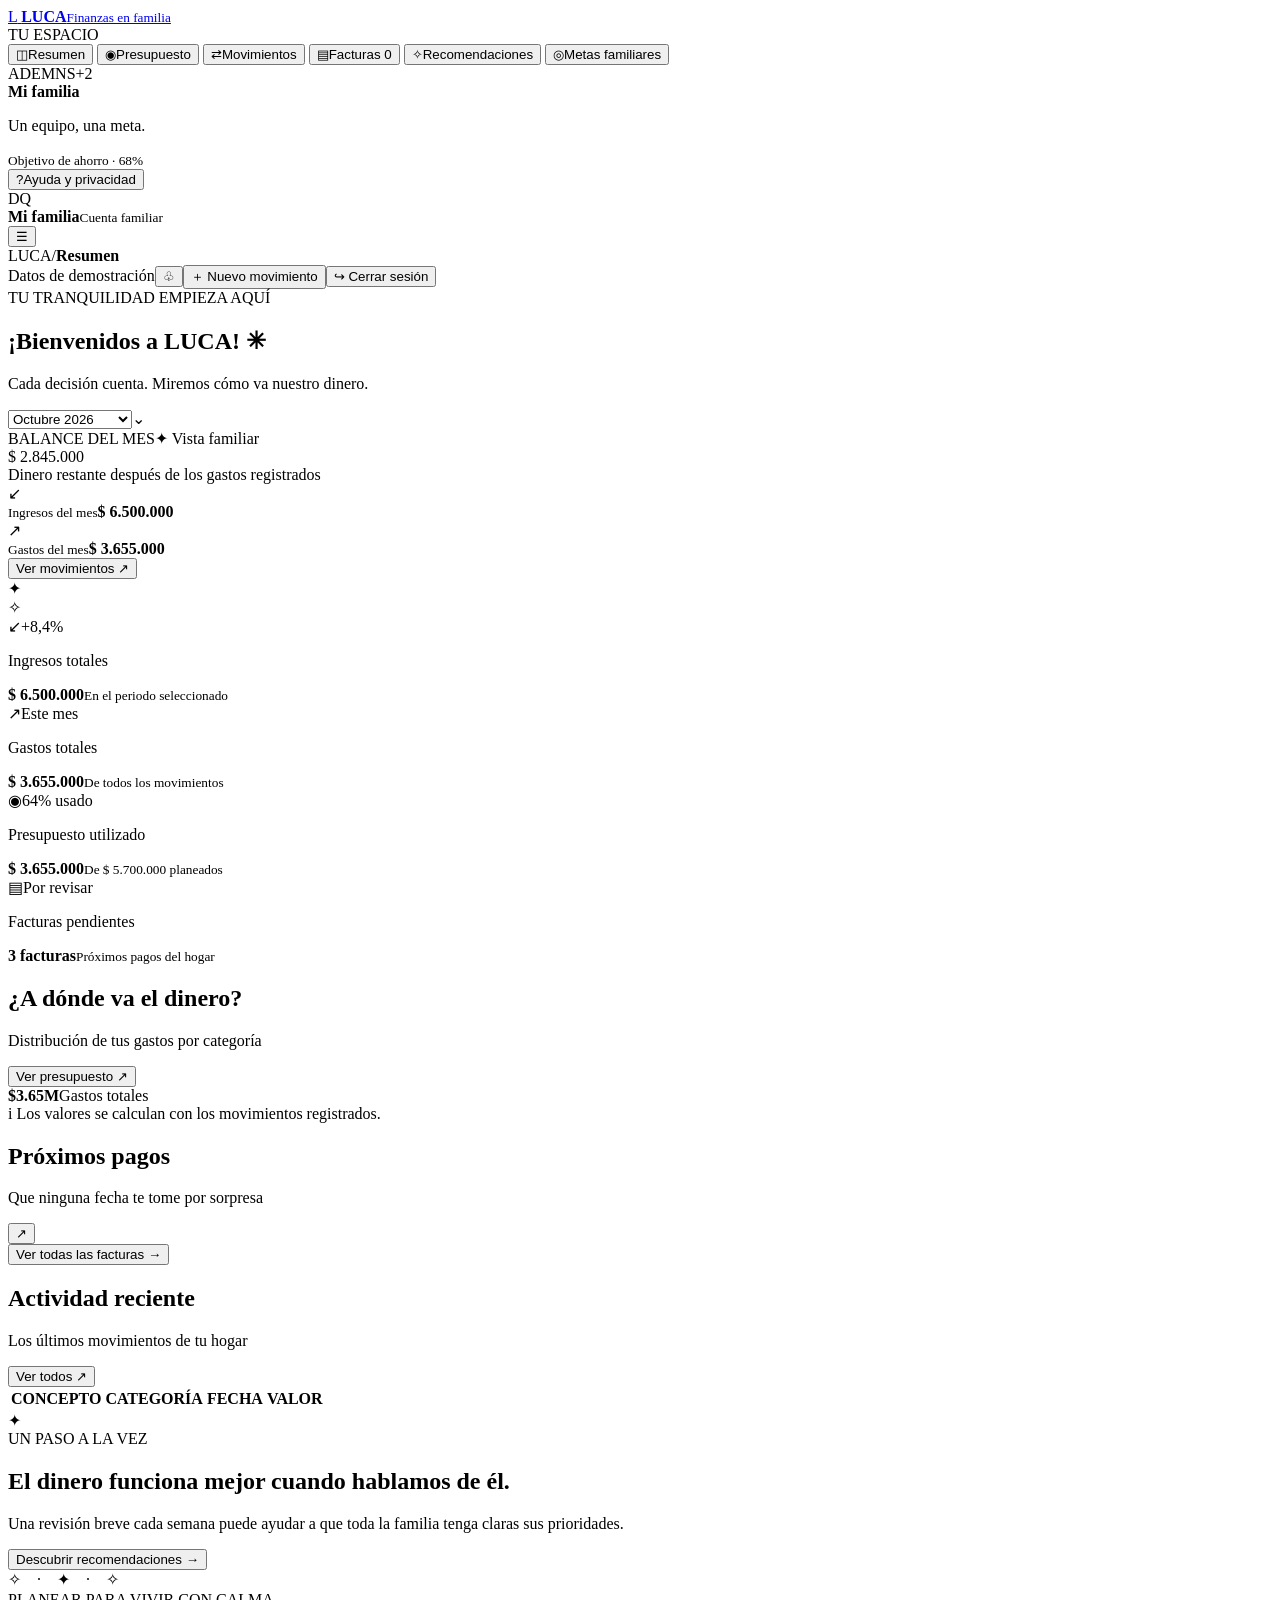
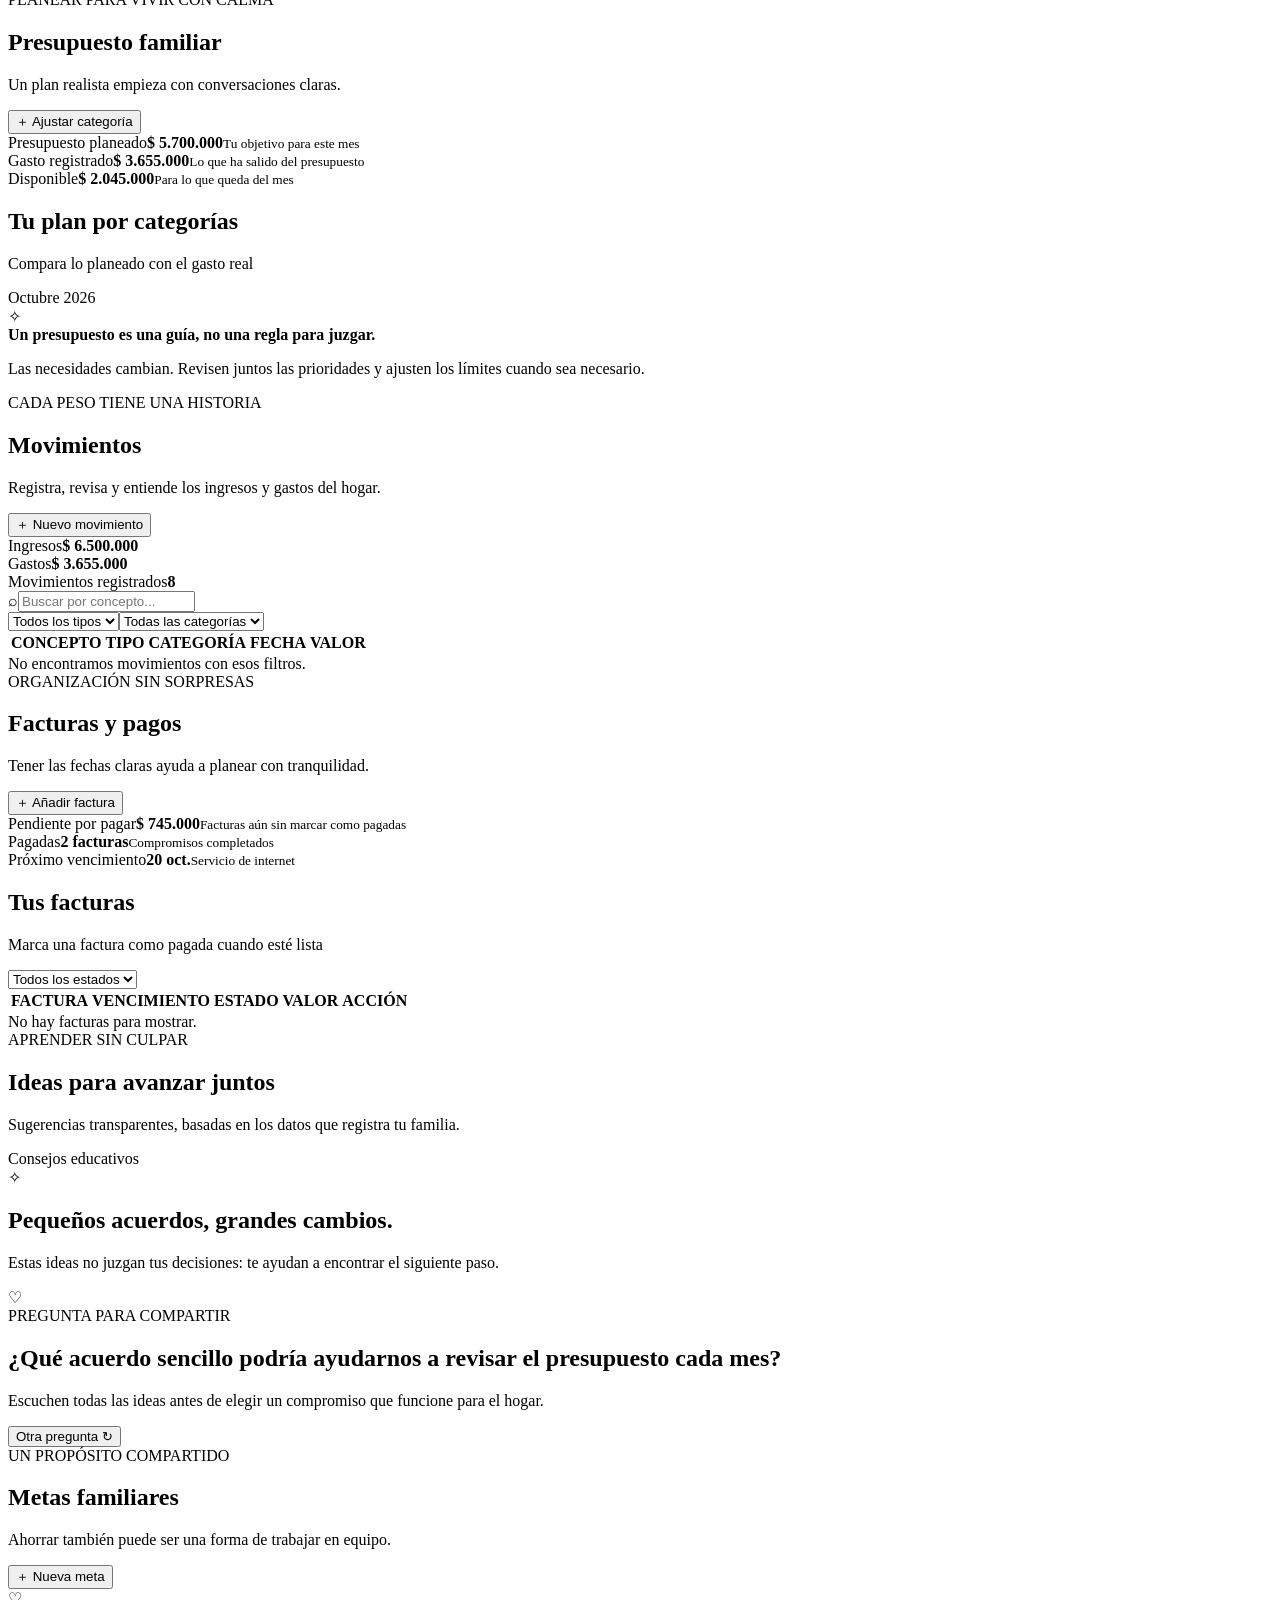
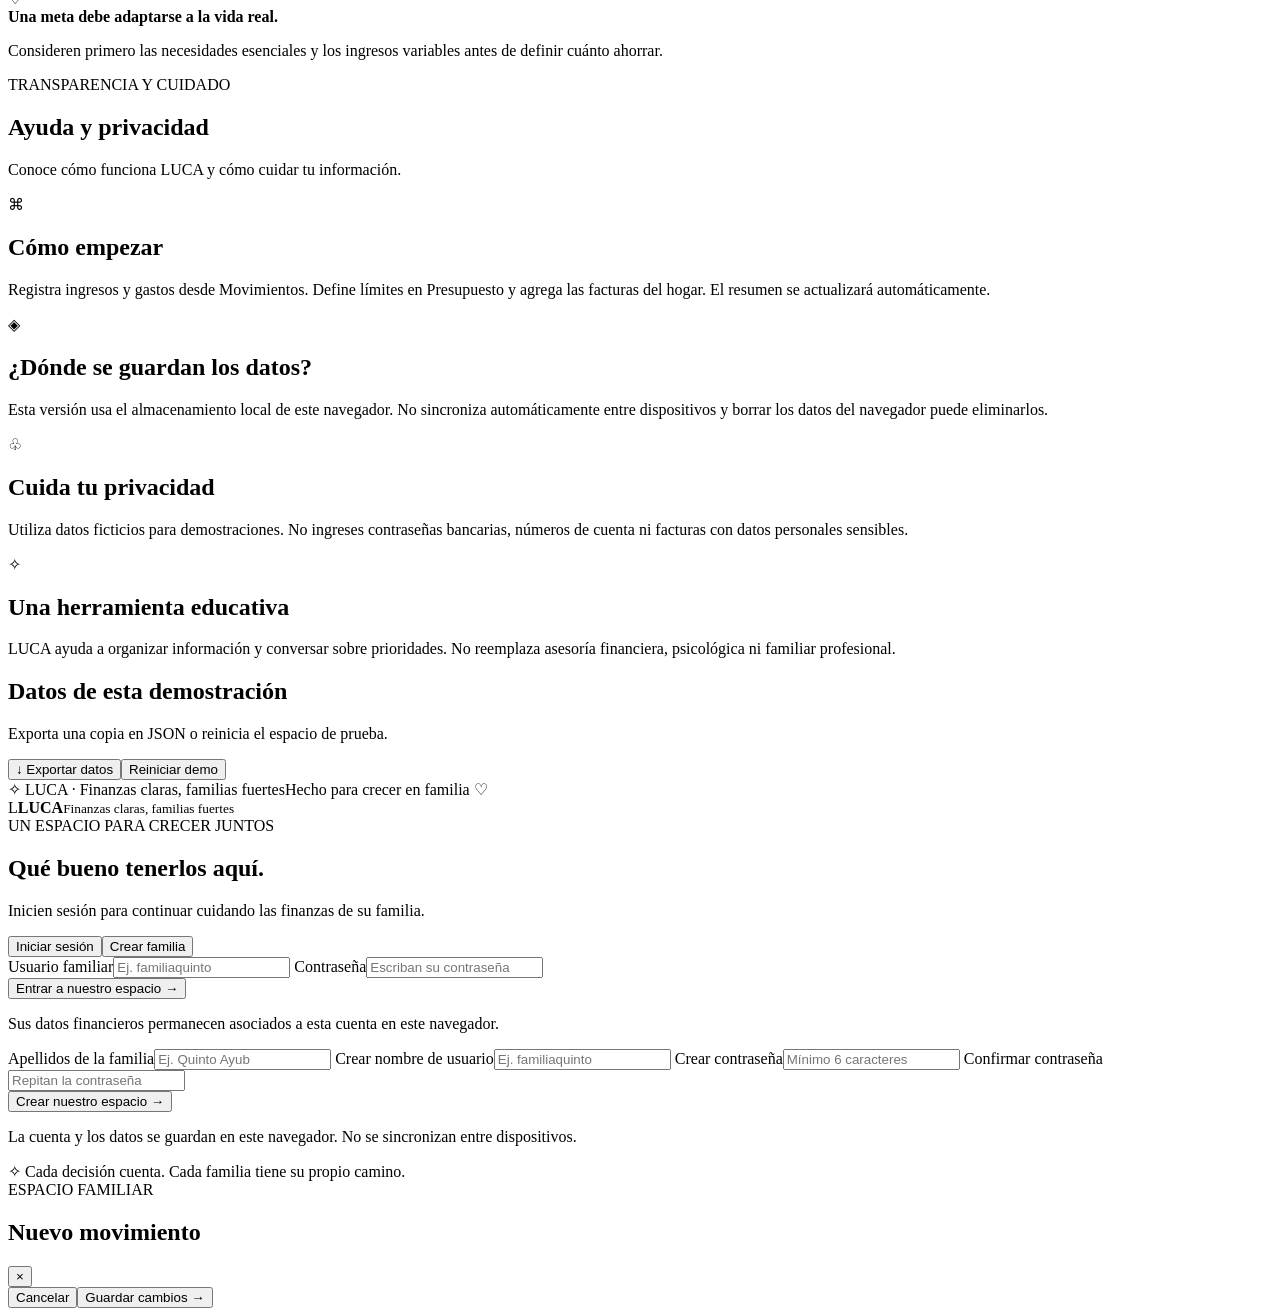
==== src/index.html @ d861d77e "Primer commit del Proyecto" ====
<!doctype html>
<html lang="es">
<head>
  <meta charset="UTF-8">
  <meta name="viewport" content="width=device-width, initial-scale=1.0">
  <meta name="theme-color" content="#071521">
  <title>LUCA — Finanzas claras, familias fuertes</title>
  <link rel="preconnect" href="https://fonts.googleapis.com">
  <link rel="preconnect" href="https://fonts.gstatic.com" crossorigin>
  <link href="https://fonts.googleapis.com/css2?family=DM+Sans:wght@400;500;600;700&family=Manrope:wght@400;500;600;700;800&display=swap" rel="stylesheet">
  <link rel="stylesheet" href="styless/styles.css">
</head>
<body>
  <div class="ambient ambient-one"></div><div class="ambient ambient-two"></div>
  <div class="app-shell">
    <aside class="sidebar" id="sidebar">
      <a class="brand" href="#" aria-label="LUCA inicio">
        <span class="brand-mark"><span class="brand-orbit"></span><span class="brand-core">L</span></span>
        <span class="brand-copy"><strong>LUCA</strong><small>Finanzas en familia</small></span>
      </a>
      <div class="workspace-label">TU ESPACIO</div>
      <nav class="navigation" aria-label="Navegación principal">
        <button class="nav-item active" data-view="dashboard"><span class="nav-icon">◫</span>Resumen <span class="nav-active-dot"></span></button>
        <button class="nav-item" data-view="budget"><span class="nav-icon">◉</span>Presupuesto</button>
        <button class="nav-item" data-view="movements"><span class="nav-icon">⇄</span>Movimientos</button>
        <button class="nav-item" data-view="bills"><span class="nav-icon">▤</span>Facturas <span class="nav-count" id="billNavCount">0</span></button>
        <button class="nav-item" data-view="insights"><span class="nav-icon">✧</span>Recomendaciones</button>
        <button class="nav-item" data-view="goals"><span class="nav-icon">◎</span>Metas familiares</button>
      </nav>
      <div class="sidebar-bottom">
        <div class="family-card">
          <div class="family-avatars"><span>AD</span><span>EM</span><span>NS</span><span>+2</span></div>
          <strong id="sidebarFamilyName">Mi familia</strong>
          <p>Un equipo, una meta.</p>
          <div class="family-progress"><span></span></div>
          <small>Objetivo de ahorro · 68%</small>
        </div>
        <button class="nav-item help-button" data-view="help"><span class="nav-icon">?</span>Ayuda y privacidad</button>
        <div class="profile-row"><div class="profile-avatar">DQ</div><div class="profile-copy"><strong id="profileFamilyName">Mi familia</strong><small>Cuenta familiar</small></div><span class="online-dot"></span></div>
      </div>
    </aside>

    <main class="main-area">
      <header class="topbar">
        <button class="mobile-menu icon-button" id="mobileMenu" aria-label="Abrir menú">☰</button>
        <div class="breadcrumb"><span>LUCA</span><span class="crumb-slash">/</span><strong id="breadcrumbTitle">Resumen</strong></div>
        <div class="topbar-actions"><span class="demo-pill"><i></i> Datos de demostración</span><button class="icon-button notification-button" id="notificationButton" aria-label="Ver facturas próximas">♧<span></span></button><button class="primary-button top-add" id="quickAdd">＋ Nuevo movimiento</button><button class="logout-button" id="logoutButton" type="button" title="Cerrar sesión">↪ Cerrar sesión</button></div>
      </header>

      <section class="view active-view" id="view-dashboard">
        <div class="welcome-row">
          <div><div class="eyebrow"><span class="eyebrow-line"></span> TU TRANQUILIDAD EMPIEZA AQUÍ</div><h1 id="welcomeHeading">¡Bienvenidos a LUCA! <span class="wave">✳</span></h1><p class="subheading">Cada decisión cuenta. Miremos cómo va nuestro dinero.</p></div>
          <div class="period-picker"><span class="period-dot"></span><select id="monthFilter" aria-label="Seleccionar mes"><option value="2026-10">Octubre 2026</option><option value="2026-09">Septiembre 2026</option><option value="2026-08">Agosto 2026</option></select><span>⌄</span></div>
        </div>
        <div class="hero-card">
          <div class="hero-grid"></div><div class="hero-content">
            <div class="hero-top"><span class="hero-label"><span class="live-dot"></span> BALANCE DEL MES</span><span class="hero-chip">✦ Vista familiar</span></div>
            <div class="balance-amount" id="heroBalance">$ 2.845.000</div>
            <div class="balance-caption">Dinero restante después de los gastos registrados</div>
            <div class="hero-bottom"><div class="hero-stat"><span class="mini-stat-icon income-icon">↙</span><div><small>Ingresos del mes</small><strong id="heroIncome">$ 6.500.000</strong></div></div><div class="hero-divider"></div><div class="hero-stat"><span class="mini-stat-icon expense-icon">↗</span><div><small>Gastos del mes</small><strong id="heroExpenses">$ 3.655.000</strong></div></div><button class="hero-link" data-goto="movements">Ver movimientos <span>↗</span></button></div>
          </div><div class="hero-decoration"><div class="orb orb-a"></div><div class="orb orb-b"></div><div class="orb orb-c"></div><div class="orbit-ring ring-a"></div><div class="orbit-ring ring-b"></div><div class="hero-spark spark-a">✦</div><div class="hero-spark spark-b">✧</div></div>
        </div>
        <div class="metric-grid">
          <article class="metric-card"><div class="metric-top"><span class="metric-icon mint">↙</span><span class="metric-trend positive">+8,4%</span></div><p>Ingresos totales</p><strong id="metricIncome">$ 6.500.000</strong><small>En el periodo seleccionado</small><div class="mini-bars bars-income"><i></i><i></i><i></i><i></i><i></i><i></i><i></i><i></i><i></i><i></i><i></i><i></i></div></article>
          <article class="metric-card"><div class="metric-top"><span class="metric-icon coral">↗</span><span class="metric-trend neutral">Este mes</span></div><p>Gastos totales</p><strong id="metricExpenses">$ 3.655.000</strong><small>De todos los movimientos</small><div class="mini-bars bars-expense"><i></i><i></i><i></i><i></i><i></i><i></i><i></i><i></i><i></i><i></i><i></i><i></i></div></article>
          <article class="metric-card"><div class="metric-top"><span class="metric-icon blue">◉</span><span class="metric-trend positive" id="budgetTrend">64% usado</span></div><p>Presupuesto utilizado</p><strong id="metricBudget">$ 3.655.000</strong><small id="budgetSub">De $ 5.700.000 planeados</small><div class="metric-progress"><span id="budgetProgress"></span></div></article>
          <article class="metric-card"><div class="metric-top"><span class="metric-icon violet">▤</span><span class="metric-trend warning" id="billTrend">Por revisar</span></div><p>Facturas pendientes</p><strong id="metricBills">3 facturas</strong><small id="billSub">Próximos pagos del hogar</small><div class="bill-mini-dots"><i></i><i></i><i></i><i></i><i></i><i></i><i></i><i></i><i></i></div></article>
        </div>
        <div class="content-grid">
          <article class="panel spending-panel"><div class="panel-heading"><div><h2>¿A dónde va el dinero?</h2><p>Distribución de tus gastos por categoría</p></div><button class="text-button" data-goto="budget">Ver presupuesto <span>↗</span></button></div><div class="spending-content"><div class="donut-wrap"><div class="donut-chart" id="donutChart"><div class="donut-hole"><strong id="donutTotal">$3.65M</strong><span>Gastos totales</span></div></div></div><div class="legend-list" id="categoryLegend"></div></div><div class="panel-footnote"><span class="info-dot">i</span> Los valores se calculan con los movimientos registrados.</div></article>
          <article class="panel bills-panel"><div class="panel-heading"><div><h2>Próximos pagos</h2><p>Que ninguna fecha te tome por sorpresa</p></div><button class="round-arrow" data-goto="bills" aria-label="Ver facturas">↗</button></div><div id="upcomingBills" class="upcoming-list"></div><button class="outline-button full-button" data-goto="bills">Ver todas las facturas <span>→</span></button></article>
        </div>
        <div class="content-grid lower-grid">
          <article class="panel activity-panel"><div class="panel-heading"><div><h2>Actividad reciente</h2><p>Los últimos movimientos de tu hogar</p></div><button class="text-button" data-goto="movements">Ver todos <span>↗</span></button></div><div class="table-wrap"><table><thead><tr><th>CONCEPTO</th><th>CATEGORÍA</th><th>FECHA</th><th class="align-right">VALOR</th></tr></thead><tbody id="recentMovements"></tbody></table></div></article>
          <article class="panel insight-teaser"><div class="insight-orb">✦</div><div class="eyebrow">UN PASO A LA VEZ</div><h2>El dinero funciona mejor cuando hablamos de él.</h2><p id="teaserText">Una revisión breve cada semana puede ayudar a que toda la familia tenga claras sus prioridades.</p><button class="primary-button" data-goto="insights">Descubrir recomendaciones <span>→</span></button><div class="teaser-stars">✧　·　✦　·　✧</div></article>
        </div>
      </section>

      <section class="view" id="view-budget">
        <div class="page-heading"><div><div class="eyebrow"><span class="eyebrow-line"></span> PLANEAR PARA VIVIR CON CALMA</div><h1>Presupuesto familiar</h1><p class="subheading">Un plan realista empieza con conversaciones claras.</p></div><button class="primary-button" id="addBudgetButton">＋ Ajustar categoría</button></div>
        <div class="budget-summary-grid"><article class="summary-tile"><span>Presupuesto planeado</span><strong id="budgetTotalLarge">$ 5.700.000</strong><small>Tu objetivo para este mes</small></article><article class="summary-tile"><span>Gasto registrado</span><strong id="budgetSpentLarge">$ 3.655.000</strong><small>Lo que ha salido del presupuesto</small></article><article class="summary-tile"><span>Disponible</span><strong class="text-mint" id="budgetRemainingLarge">$ 2.045.000</strong><small>Para lo que queda del mes</small></article></div>
        <article class="panel budget-detail-panel"><div class="panel-heading"><div><h2>Tu plan por categorías</h2><p>Compara lo planeado con el gasto real</p></div><span class="soft-badge">Octubre 2026</span></div><div id="budgetCategories" class="budget-category-list"></div></article>
        <article class="gentle-note"><span class="note-icon">✧</span><div><strong>Un presupuesto es una guía, no una regla para juzgar.</strong><p>Las necesidades cambian. Revisen juntos las prioridades y ajusten los límites cuando sea necesario.</p></div></article>
      </section>

      <section class="view" id="view-movements">
        <div class="page-heading"><div><div class="eyebrow"><span class="eyebrow-line"></span> CADA PESO TIENE UNA HISTORIA</div><h1>Movimientos</h1><p class="subheading">Registra, revisa y entiende los ingresos y gastos del hogar.</p></div><button class="primary-button" id="addMovementButton">＋ Nuevo movimiento</button></div>
        <div class="movement-summary"><div><span>Ingresos</span><strong class="text-mint" id="movementIncome">$ 6.500.000</strong></div><div><span>Gastos</span><strong id="movementExpenses">$ 3.655.000</strong></div><div><span>Movimientos registrados</span><strong id="movementCount">8</strong></div></div>
        <article class="panel movement-panel"><div class="filter-row"><div class="search-box"><span>⌕</span><input id="movementSearch" type="search" placeholder="Buscar por concepto..." aria-label="Buscar movimientos"></div><select id="typeFilter" class="filter-select"><option value="all">Todos los tipos</option><option value="ingreso">Ingresos</option><option value="gasto">Gastos</option></select><select id="categoryFilter" class="filter-select"><option value="all">Todas las categorías</option></select></div><div class="table-wrap"><table class="full-table"><thead><tr><th>CONCEPTO</th><th>TIPO</th><th>CATEGORÍA</th><th>FECHA</th><th class="align-right">VALOR</th><th></th></tr></thead><tbody id="allMovements"></tbody></table></div><div class="empty-state hidden" id="movementEmpty">No encontramos movimientos con esos filtros.</div></article>
      </section>

      <section class="view" id="view-bills">
        <div class="page-heading"><div><div class="eyebrow"><span class="eyebrow-line"></span> ORGANIZACIÓN SIN SORPRESAS</div><h1>Facturas y pagos</h1><p class="subheading">Tener las fechas claras ayuda a planear con tranquilidad.</p></div><button class="primary-button" id="addBillButton">＋ Añadir factura</button></div>
        <div class="bill-summary-grid"><article class="summary-tile"><span>Pendiente por pagar</span><strong id="pendingAmount">$ 745.000</strong><small>Facturas aún sin marcar como pagadas</small></article><article class="summary-tile"><span>Pagadas</span><strong id="paidCount">2 facturas</strong><small>Compromisos completados</small></article><article class="summary-tile"><span>Próximo vencimiento</span><strong id="nextDue">20 oct.</strong><small id="nextDueName">Servicio de internet</small></article></div>
        <article class="panel"><div class="panel-heading"><div><h2>Tus facturas</h2><p>Marca una factura como pagada cuando esté lista</p></div><select class="filter-select" id="billFilter"><option value="all">Todos los estados</option><option value="pendiente">Pendientes</option><option value="pagada">Pagadas</option></select></div><div class="table-wrap"><table class="full-table"><thead><tr><th>FACTURA</th><th>VENCIMIENTO</th><th>ESTADO</th><th class="align-right">VALOR</th><th>ACCIÓN</th></tr></thead><tbody id="allBills"></tbody></table></div><div class="empty-state hidden" id="billEmpty">No hay facturas para mostrar.</div></article>
      </section>

      <section class="view" id="view-insights">
        <div class="page-heading"><div><div class="eyebrow"><span class="eyebrow-line"></span> APRENDER SIN CULPAR</div><h1>Ideas para avanzar juntos</h1><p class="subheading">Sugerencias transparentes, basadas en los datos que registra tu familia.</p></div><span class="soft-badge">Consejos educativos</span></div>
        <div class="insights-intro"><div class="insight-sun">✧</div><div><h2>Pequeños acuerdos, grandes cambios.</h2><p>Estas ideas no juzgan tus decisiones: te ayudan a encontrar el siguiente paso.</p></div></div><div id="insightsList" class="insights-grid"></div>
        <div class="conversation-card"><div class="conversation-icon">♡</div><div><span class="eyebrow">PREGUNTA PARA COMPARTIR</span><h2>¿Qué acuerdo sencillo podría ayudarnos a revisar el presupuesto cada mes?</h2><p>Escuchen todas las ideas antes de elegir un compromiso que funcione para el hogar.</p></div><button class="outline-button" id="newQuestion">Otra pregunta ↻</button></div>
      </section>

      <section class="view" id="view-goals">
        <div class="page-heading"><div><div class="eyebrow"><span class="eyebrow-line"></span> UN PROPÓSITO COMPARTIDO</div><h1>Metas familiares</h1><p class="subheading">Ahorrar también puede ser una forma de trabajar en equipo.</p></div><button class="primary-button" id="addGoalButton">＋ Nueva meta</button></div>
        <div id="goalsGrid" class="goals-grid"></div><div class="gentle-note"><span class="note-icon">♡</span><div><strong>Una meta debe adaptarse a la vida real.</strong><p>Consideren primero las necesidades esenciales y los ingresos variables antes de definir cuánto ahorrar.</p></div></div>
      </section>

      <section class="view" id="view-help">
        <div class="page-heading"><div><div class="eyebrow"><span class="eyebrow-line"></span> TRANSPARENCIA Y CUIDADO</div><h1>Ayuda y privacidad</h1><p class="subheading">Conoce cómo funciona LUCA y cómo cuidar tu información.</p></div></div>
        <div class="help-grid"><article class="panel help-card"><span class="help-icon">⌘</span><h2>Cómo empezar</h2><p>Registra ingresos y gastos desde Movimientos. Define límites en Presupuesto y agrega las facturas del hogar. El resumen se actualizará automáticamente.</p></article><article class="panel help-card"><span class="help-icon">◈</span><h2>¿Dónde se guardan los datos?</h2><p>Esta versión usa el almacenamiento local de este navegador. No sincroniza automáticamente entre dispositivos y borrar los datos del navegador puede eliminarlos.</p></article><article class="panel help-card"><span class="help-icon">♧</span><h2>Cuida tu privacidad</h2><p>Utiliza datos ficticios para demostraciones. No ingreses contraseñas bancarias, números de cuenta ni facturas con datos personales sensibles.</p></article><article class="panel help-card"><span class="help-icon">✧</span><h2>Una herramienta educativa</h2><p>LUCA ayuda a organizar información y conversar sobre prioridades. No reemplaza asesoría financiera, psicológica ni familiar profesional.</p></article></div>
        <article class="panel data-tools"><div><h2>Datos de esta demostración</h2><p>Exporta una copia en JSON o reinicia el espacio de prueba.</p></div><div class="data-buttons"><button class="outline-button" id="exportData">↓ Exportar datos</button><button class="danger-button" id="resetData">Reiniciar demo</button></div></article>
      </section>

      <footer class="app-footer"><span>✧ LUCA <span class="footer-muted">· Finanzas claras, familias fuertes</span></span><span>Hecho para crecer en familia <span class="footer-heart">♡</span></span></footer>
    </main>
  </div>

  <section class="auth-screen" id="authScreen" aria-label="Acceso a LUCA">
    <div class="auth-glow auth-glow-one"></div><div class="auth-glow auth-glow-two"></div>
    <div class="auth-brand"><span class="brand-mark"><span class="brand-orbit"></span><span class="brand-core">L</span></span><span><strong>LUCA</strong><small>Finanzas claras, familias fuertes</small></span></div>
    <div class="auth-card">
      <div class="auth-kicker"><span class="live-dot"></span> UN ESPACIO PARA CRECER JUNTOS</div>
      <div class="auth-heading"><h1 id="authTitle">Qué bueno tenerlos aquí.</h1><p id="authSubtitle">Inicien sesión para continuar cuidando las finanzas de su familia.</p></div>
      <div class="auth-tabs"><button type="button" class="auth-tab active" id="showLogin">Iniciar sesión</button><button type="button" class="auth-tab" id="showRegister">Crear familia</button></div>
      <form id="loginForm" class="auth-form">
        <label for="loginUser">Usuario familiar</label><input id="loginUser" name="username" autocomplete="username" placeholder="Ej. familiaquinto" required>
        <label for="loginPassword">Contraseña</label><input id="loginPassword" name="password" type="password" autocomplete="current-password" placeholder="Escriban su contraseña" required>
        <div class="auth-error" id="loginError" role="alert"></div><button class="primary-button auth-submit" type="submit">Entrar a nuestro espacio <span>→</span></button>
        <p class="auth-footnote">Sus datos financieros permanecen asociados a esta cuenta en este navegador.</p>
      </form>
      <form id="registerForm" class="auth-form hidden">
        <label for="familyLastNames">Apellidos de la familia</label><input id="familyLastNames" name="lastNames" maxlength="70" placeholder="Ej. Quinto Ayub" required>
        <label for="registerUser">Crear nombre de usuario</label><input id="registerUser" name="username" minlength="3" maxlength="30" autocomplete="username" placeholder="Ej. familiaquinto" required>
        <label for="registerPassword">Crear contraseña</label><input id="registerPassword" name="password" type="password" minlength="6" autocomplete="new-password" placeholder="Mínimo 6 caracteres" required>
        <label for="registerPasswordConfirm">Confirmar contraseña</label><input id="registerPasswordConfirm" name="passwordConfirm" type="password" minlength="6" autocomplete="new-password" placeholder="Repitan la contraseña" required>
        <div class="auth-error" id="registerError" role="alert"></div><button class="primary-button auth-submit" type="submit">Crear nuestro espacio <span>→</span></button>
        <p class="auth-footnote">La cuenta y los datos se guardan en este navegador. No se sincronizan entre dispositivos.</p>
      </form>
    </div>
    <div class="auth-bottom"><span>✧</span> Cada decisión cuenta. Cada familia tiene su propio camino.</div>
  </section>
  <div class="modal-backdrop hidden" id="modalBackdrop">
    <section class="modal" role="dialog" aria-modal="true" aria-labelledby="modalTitle"><div class="modal-head"><div><span class="eyebrow"><span class="eyebrow-line"></span> ESPACIO FAMILIAR</span><h2 id="modalTitle">Nuevo movimiento</h2></div><button class="icon-button modal-close" id="modalClose" aria-label="Cerrar">×</button></div><form id="entryForm"><div id="modalFields" class="modal-fields"></div><div class="modal-actions"><button type="button" class="outline-button" id="modalCancel">Cancelar</button><button type="submit" class="primary-button">Guardar cambios <span>→</span></button></div></form></section>
  </div>
  <div class="toast" id="toast" role="status"></div>
  <script src="app/script.js"></script>
</body>
</html>
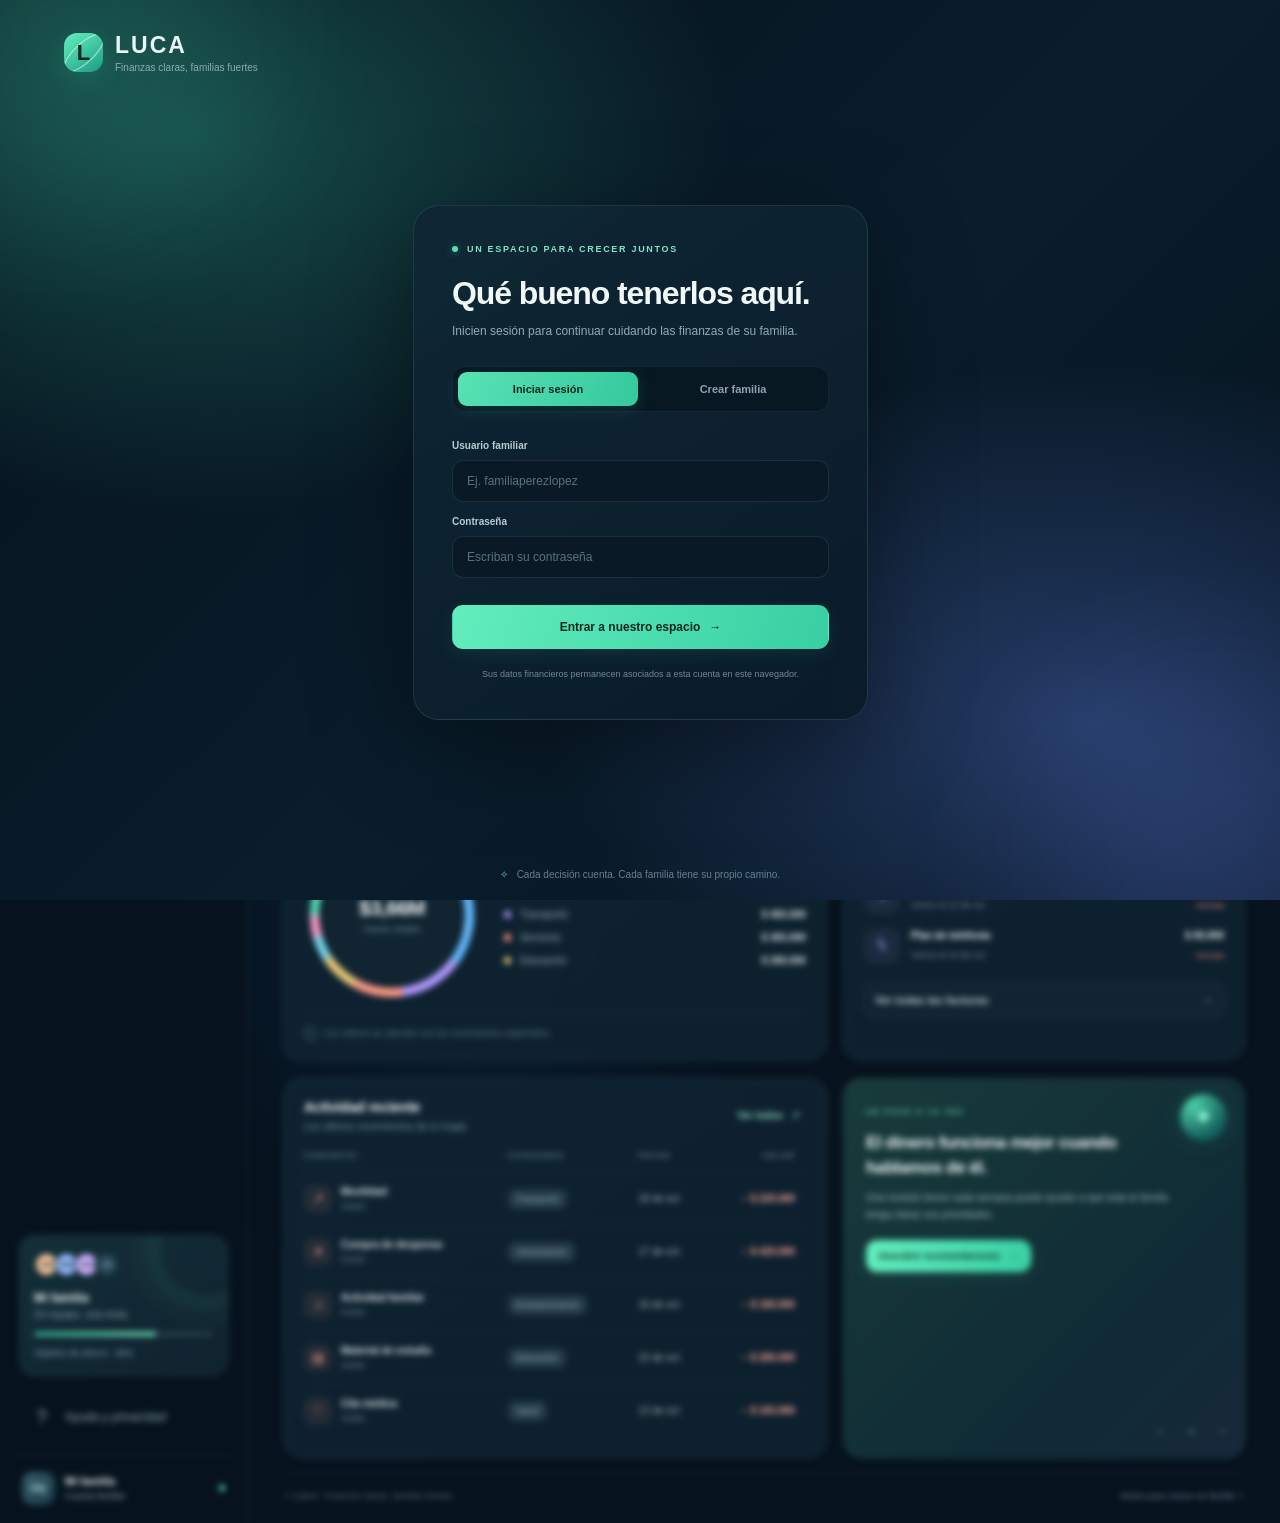
==== commit b0658465: "Se mejoró el inicio de sesión y crear usuario" ====
--- a/src/index.html
+++ b/src/index.html
@@ -8,7 +8,7 @@
   <link rel="preconnect" href="https://fonts.googleapis.com">
   <link rel="preconnect" href="https://fonts.gstatic.com" crossorigin>
   <link href="https://fonts.googleapis.com/css2?family=DM+Sans:wght@400;500;600;700&family=Manrope:wght@400;500;600;700;800&display=swap" rel="stylesheet">
-  <link rel="stylesheet" href="styless/styles.css">
+  <link rel="stylesheet" href="styles/styles.css">
 </head>
 <body>
   <div class="ambient ambient-one"></div><div class="ambient ambient-two"></div>
@@ -52,6 +52,7 @@
           <div><div class="eyebrow"><span class="eyebrow-line"></span> TU TRANQUILIDAD EMPIEZA AQUÍ</div><h1 id="welcomeHeading">¡Bienvenidos a LUCA! <span class="wave">✳</span></h1><p class="subheading">Cada decisión cuenta. Miremos cómo va nuestro dinero.</p></div>
           <div class="period-picker"><span class="period-dot"></span><select id="monthFilter" aria-label="Seleccionar mes"><option value="2026-10">Octubre 2026</option><option value="2026-09">Septiembre 2026</option><option value="2026-08">Agosto 2026</option></select><span>⌄</span></div>
         </div>
+        <article class="verse-card"><div class="verse-mark">“</div><div><span class="verse-label">UN PRINCIPIO PARA NUESTRO HOGAR</span><blockquote>Más vale tener poco, con temor del Señor, que muchas riquezas con grandes angustias.</blockquote><p>Proverbios 15:16</p></div></article>
         <div class="hero-card">
           <div class="hero-grid"></div><div class="hero-content">
             <div class="hero-top"><span class="hero-label"><span class="live-dot"></span> BALANCE DEL MES</span><span class="hero-chip">✦ Vista familiar</span></div>
@@ -124,16 +125,21 @@
       <div class="auth-heading"><h1 id="authTitle">Qué bueno tenerlos aquí.</h1><p id="authSubtitle">Inicien sesión para continuar cuidando las finanzas de su familia.</p></div>
       <div class="auth-tabs"><button type="button" class="auth-tab active" id="showLogin">Iniciar sesión</button><button type="button" class="auth-tab" id="showRegister">Crear familia</button></div>
       <form id="loginForm" class="auth-form">
-        <label for="loginUser">Usuario familiar</label><input id="loginUser" name="username" autocomplete="username" placeholder="Ej. familiaquinto" required>
+        <label for="loginUser">Usuario familiar</label><input id="loginUser" name="username" autocomplete="username" placeholder="Ej. familiaperezlopez" required>
         <label for="loginPassword">Contraseña</label><input id="loginPassword" name="password" type="password" autocomplete="current-password" placeholder="Escriban su contraseña" required>
         <div class="auth-error" id="loginError" role="alert"></div><button class="primary-button auth-submit" type="submit">Entrar a nuestro espacio <span>→</span></button>
         <p class="auth-footnote">Sus datos financieros permanecen asociados a esta cuenta en este navegador.</p>
       </form>
       <form id="registerForm" class="auth-form hidden">
-        <label for="familyLastNames">Apellidos de la familia</label><input id="familyLastNames" name="lastNames" maxlength="70" placeholder="Ej. Quinto Ayub" required>
-        <label for="registerUser">Crear nombre de usuario</label><input id="registerUser" name="username" minlength="3" maxlength="30" autocomplete="username" placeholder="Ej. familiaquinto" required>
+        <label for="familyLastNames">Apellidos de la familia</label><input id="familyLastNames" name="lastNames" maxlength="70" placeholder="Ej. Pérez López" required>
+        <label for="registerUser">Crear nombre de usuario</label><input id="registerUser" name="username" minlength="3" maxlength="30" autocomplete="username" placeholder="Ej. familiaperezlopez" required>
         <label for="registerPassword">Crear contraseña</label><input id="registerPassword" name="password" type="password" minlength="6" autocomplete="new-password" placeholder="Mínimo 6 caracteres" required>
         <label for="registerPasswordConfirm">Confirmar contraseña</label><input id="registerPasswordConfirm" name="passwordConfirm" type="password" minlength="6" autocomplete="new-password" placeholder="Repitan la contraseña" required>
+        <div class="setup-divider"><span>PRIMEROS DATOS DE SU HOGAR</span><small>Los pueden cambiar después.</small></div>
+        <label for="setupSalary">Sueldo mensual principal (COP)</label><input id="setupSalary" name="salary" type="number" min="0" step="1000" placeholder="Ej. 2500000" required>
+        <label for="setupOtherIncome">Otros ingresos mensuales (COP)</label><input id="setupOtherIncome" name="otherIncome" type="number" min="0" step="1000" placeholder="Si no tienen, escriban 0" value="0" required>
+        <label for="setupBudget">Presupuesto mensual total (COP)</label><input id="setupBudget" name="budgetTotal" type="number" min="0" step="1000" placeholder="Ej. 2200000" required>
+        <label for="setupSavings">Meta de ahorro mensual (COP)</label><input id="setupSavings" name="savingsGoal" type="number" min="0" step="1000" placeholder="Ej. 200000" value="0" required>
         <div class="auth-error" id="registerError" role="alert"></div><button class="primary-button auth-submit" type="submit">Crear nuestro espacio <span>→</span></button>
         <p class="auth-footnote">La cuenta y los datos se guardan en este navegador. No se sincronizan entre dispositivos.</p>
       </form>
@@ -144,6 +150,6 @@
     <section class="modal" role="dialog" aria-modal="true" aria-labelledby="modalTitle"><div class="modal-head"><div><span class="eyebrow"><span class="eyebrow-line"></span> ESPACIO FAMILIAR</span><h2 id="modalTitle">Nuevo movimiento</h2></div><button class="icon-button modal-close" id="modalClose" aria-label="Cerrar">×</button></div><form id="entryForm"><div id="modalFields" class="modal-fields"></div><div class="modal-actions"><button type="button" class="outline-button" id="modalCancel">Cancelar</button><button type="submit" class="primary-button">Guardar cambios <span>→</span></button></div></form></section>
   </div>
   <div class="toast" id="toast" role="status"></div>
-  <script src="app/script.js"></script>
+  <script src="app/js.js"></script>
 </body>
 </html>
--- a/src/styles/styles.css
+++ b/src/styles/styles.css
@@ -0,0 +1,39 @@
+ :root {
+  --bg:#07131e; --bg-soft:#0b1b29; --panel:rgba(15,32,46,.84); --panel-solid:#102333;
+  --line:rgba(180,213,228,.105); --text:#f1f7f8; --muted:#8da4b3; --muted2:#607988;
+  --mint:#55e0b2; --mint-dark:#1da981; --blue:#67b8ff; --coral:#ff907f; --violet:#b9a0ff;
+  --font:'DM Sans',sans-serif; --display:'Manrope',sans-serif; --radius:22px;
+}
+*{box-sizing:border-box} html{scroll-behavior:smooth} body{margin:0;background:var(--bg);color:var(--text);font-family:var(--font);font-size:14px;min-height:100vh;overflow-x:hidden}
+button,input,select{font:inherit} button{cursor:pointer} button:focus-visible,input:focus-visible,select:focus-visible{outline:2px solid var(--mint);outline-offset:3px}
+.ambient{position:fixed;pointer-events:none;z-index:-1;filter:blur(90px);opacity:.13;border-radius:50%}.ambient-one{width:480px;height:480px;background:#087f68;top:-220px;right:5%}.ambient-two{width:420px;height:420px;background:#225ba2;bottom:-250px;left:20%}
+.app-shell{display:flex;min-height:100vh}.sidebar{width:248px;flex:0 0 248px;position:fixed;inset:0 auto 0 0;z-index:20;background:rgba(7,20,31,.93);backdrop-filter:blur(24px);border-right:1px solid var(--line);padding:27px 17px 18px;display:flex;flex-direction:column}
+.brand{display:flex;align-items:center;gap:12px;text-decoration:none;color:var(--text);padding:0 8px 35px}.brand-mark{height:39px;width:39px;border-radius:13px;display:grid;place-items:center;position:relative;background:linear-gradient(145deg,#65f0c0,#1b9c83);box-shadow:0 7px 26px #27c99a30;overflow:hidden}.brand-core{font-family:var(--display);font-weight:800;font-size:22px;color:#06251f;z-index:1}.brand-orbit{position:absolute;width:52px;height:20px;border:1px solid #e1fff0a8;border-radius:50%;transform:rotate(-43deg)}.brand-copy{display:flex;flex-direction:column;gap:2px}.brand-copy strong{font:800 21px var(--display);letter-spacing:2px}.brand-copy small{font-size:10px;color:var(--muted);letter-spacing:.25px}
+.workspace-label{font-size:9px;font-weight:700;letter-spacing:1.8px;color:#5d7786;padding:0 13px 13px}.navigation{display:flex;flex-direction:column;gap:5px}.nav-item{position:relative;display:flex;align-items:center;gap:13px;width:100%;border:1px solid transparent;border-radius:12px;background:transparent;color:#8da4b3;padding:12px 13px;text-align:left;font-size:12px;transition:background .25s,color .25s,border-color .25s,transform .25s}.nav-item:hover{background:#102636;color:#eaf8f5;transform:translateX(2px)}.nav-item.active{background:linear-gradient(100deg,#183c3b,#122b35);border-color:#4ddbb426;color:#75edc5;box-shadow:inset 3px 0 #50dfb2}.nav-icon{font-size:19px;width:21px;text-align:center;color:currentColor}.nav-active-dot{margin-left:auto;width:5px;height:5px;background:var(--mint);border-radius:50%;box-shadow:0 0 12px var(--mint)}.nav-count{margin-left:auto;font-size:10px;background:#233b49;padding:3px 7px;border-radius:7px;color:#b7cbd4}.sidebar-bottom{margin-top:auto}.family-card{margin:0 2px 17px;padding:16px 14px;border:1px solid #b0e9db15;border-radius:16px;background:linear-gradient(145deg,#132f39,#10222f);position:relative;overflow:hidden}.family-card:after{content:"";position:absolute;right:-25px;top:-32px;width:90px;height:90px;border:1px solid #70e8c318;border-radius:50%;box-shadow:0 0 0 15px #70e8c308,0 0 0 30px #70e8c305}.family-avatars{display:flex;margin-bottom:12px}.family-avatars span{height:25px;width:25px;border-radius:50%;display:grid;place-items:center;font-size:8px;font-weight:700;color:#0b2725;background:#75dfbf;border:2px solid #132f39;margin-left:-5px}.family-avatars span:first-child{margin-left:0;background:#f2c49d}.family-avatars span:nth-child(2){background:#9bbdff}.family-avatars span:nth-child(3){background:#d4b4ff}.family-avatars span:last-child{background:#244653;color:#c2d7df}.family-card strong{font-size:12px}.family-card p{margin:4px 0 12px;font-size:10px;color:var(--muted)}.family-progress{height:4px;border-radius:10px;background:#29444d;overflow:hidden;margin-bottom:7px}.family-progress span{display:block;width:68%;height:100%;background:linear-gradient(90deg,#35bd99,#7ef2c9);border-radius:10px}.family-card small{font-size:9px;color:#8ba7b4}.help-button{margin-bottom:13px}.profile-row{border-top:1px solid var(--line);padding:17px 5px 0;display:flex;align-items:center;gap:10px}.profile-avatar{height:33px;width:33px;border-radius:11px;display:grid;place-items:center;background:linear-gradient(135deg,#355a6b,#193c4b);color:#bce9e0;font-size:10px;font-weight:700}.profile-copy{display:flex;flex-direction:column;gap:4px;min-width:0}.profile-copy strong{font-size:11px}.profile-copy small{font-size:9px;color:var(--muted);white-space:nowrap}.online-dot{height:6px;width:6px;border-radius:50%;background:var(--mint);margin-left:auto}
+.main-area{margin-left:248px;width:calc(100% - 248px);min-width:0;padding:0 35px;max-width:1800px}.topbar{height:78px;border-bottom:1px solid var(--line);display:flex;align-items:center;justify-content:space-between;gap:15px}.breadcrumb{display:flex;align-items:center;gap:10px;font-size:11px;color:#6f8998}.breadcrumb strong{color:#dce8ec;font-weight:600}.crumb-slash{color:#38505e}.topbar-actions{display:flex;align-items:center;gap:12px}.demo-pill{font-size:10px;color:#a7c3cb;padding:8px 11px;border:1px solid #8db5c51b;background:#0e2330;border-radius:30px;display:flex;align-items:center;gap:7px}.demo-pill i,.live-dot{height:6px;width:6px;display:inline-block;border-radius:50%;background:var(--mint);box-shadow:0 0 9px #55e0b277}.icon-button{border:1px solid var(--line);background:#102332;color:#b2c6cf;width:36px;height:36px;border-radius:11px;font-size:17px;display:grid;place-items:center;transition:.2s}.icon-button:hover{border-color:#55e0b255;color:var(--mint);background:#15303c}.notification-button{position:relative}.notification-button span{position:absolute;width:5px;height:5px;top:8px;right:8px;background:var(--coral);border-radius:50%}.primary-button,.outline-button,.danger-button{border-radius:11px;padding:11px 15px;font-size:11px;font-weight:700;display:inline-flex;align-items:center;justify-content:center;gap:9px;transition:transform .2s,box-shadow .2s,background .2s;border:1px solid transparent;white-space:nowrap}.primary-button{background:linear-gradient(110deg,#63edbd,#38cfa3);color:#06271f;box-shadow:0 5px 18px #42d5a51c}.primary-button:hover{transform:translateY(-2px);box-shadow:0 9px 25px #42d5a532}.outline-button{background:#102432;border-color:#c2dce21a;color:#c0d2d9}.outline-button:hover{border-color:#56dcb75a;color:var(--mint)}.danger-button{background:#42232b;border-color:#ff887f25;color:#ffaaa1}.danger-button:hover{background:#572933}.text-button{border:0;background:none;color:#8bdcc3;font-size:10px;font-weight:600;padding:7px}.text-button span{margin-left:5px}.round-arrow{border:1px solid #b5d6df20;background:#122b39;color:#8de4c7;width:31px;height:31px;border-radius:10px}
+.view{display:none;padding-top:30px;animation:viewIn .45s cubic-bezier(.2,.8,.2,1) both}.view.active-view{display:block}@keyframes viewIn{from{opacity:0;transform:translateY(9px)}to{opacity:1;transform:translateY(0)}}.welcome-row,.page-heading{display:flex;align-items:center;justify-content:space-between;gap:18px;margin-bottom:23px}.eyebrow{font-size:9px;letter-spacing:1.55px;color:#69c9ad;font-weight:700;display:flex;align-items:center;gap:8px}.eyebrow-line{display:inline-block;width:17px;height:1px;background:#55e0b2}.welcome-row h1,.page-heading h1{font:700 clamp(24px,2.2vw,32px) var(--display);letter-spacing:-1.2px;margin:9px 0 7px}.wave{font-size:22px;color:#74e9c0;display:inline-block;animation:waveGlow 3s ease-in-out infinite}@keyframes waveGlow{0%,100%{opacity:.7;transform:rotate(0)}50%{opacity:1;transform:rotate(20deg)}}.subheading{color:#8fa7b4;margin:0;font-size:12px;line-height:1.6}.period-picker{border:1px solid #c4dce31a;background:#102432;border-radius:11px;padding:10px 12px;display:flex;align-items:center;gap:9px;color:#829ba8;font-size:10px;white-space:nowrap}.period-picker select{appearance:none;background:transparent;border:0;color:#cbdce1;outline:none;cursor:pointer;font-size:10px}.period-picker option,.filter-select option{background:#102432;color:#eff7f7}.period-dot{height:7px;width:7px;border-radius:50%;background:var(--mint)}
+.hero-card{position:relative;min-height:215px;overflow:hidden;border:1px solid #7ee9ca24;border-radius:23px;background:linear-gradient(112deg,#123d3c 0%,#10403e 37%,#153447 74%,#122738 100%);box-shadow:0 18px 50px #00000012}.hero-grid{position:absolute;inset:0;opacity:.15;background-image:linear-gradient(#9cebd515 1px,transparent 1px),linear-gradient(90deg,#9cebd515 1px,transparent 1px);background-size:32px 32px;mask-image:linear-gradient(90deg,black,transparent 78%)}.hero-content{position:relative;z-index:2;padding:24px 28px}.hero-top{display:flex;justify-content:space-between;align-items:center;max-width:620px}.hero-label{font-size:9px;letter-spacing:1.6px;color:#b0d6ce;display:flex;align-items:center;gap:8px}.hero-chip{font-size:9px;border:1px solid #a3e7d31f;background:#d5fff008;color:#b2ddd2;padding:7px 10px;border-radius:20px}.balance-amount{font:700 clamp(31px,3.5vw,44px) var(--display);letter-spacing:-1.5px;margin-top:17px;animation:balanceReveal .8s ease both}.balance-caption{font-size:10px;color:#a1c7c2;margin-top:5px}.hero-bottom{display:flex;align-items:center;gap:18px;margin-top:24px}.hero-stat{display:flex;align-items:center;gap:10px}.mini-stat-icon{height:30px;width:30px;border-radius:10px;display:grid;place-items:center;font-size:16px}.income-icon{background:#65e6b81c;color:#6be8bc}.expense-icon{background:#ffac9b19;color:#ffad9c}.hero-stat div{display:flex;flex-direction:column;gap:5px}.hero-stat small{font-size:9px;color:#9dc3bd}.hero-stat strong{font-size:12px;font-weight:700}.hero-divider{height:28px;width:1px;background:#b8eee52b}.hero-link{margin-left:12px;border:0;background:transparent;color:#91e8ce;font-size:10px;white-space:nowrap}.hero-link span{margin-left:5px}.hero-decoration{position:absolute;right:5%;top:0;width:280px;height:100%;pointer-events:none}.orb{position:absolute;border-radius:50%;filter:drop-shadow(0 0 25px #61e8c425)}.orb-a{width:98px;height:98px;right:60px;top:53px;background:radial-gradient(circle at 30% 25%,#a3ffe1,#36cda5 35%,#167a75 70%,#0d4c53);box-shadow:inset -10px -13px 25px #073f48a6,inset 4px 5px 15px #e4fff65c,0 0 45px #42dbb82e;animation:floatOrb 6s ease-in-out infinite}.orb-b{width:25px;height:25px;right:190px;top:43px;background:radial-gradient(circle at 30% 30%,#e6fff4,#58c9bd 65%,#2a7e83);animation:floatOrb 5s ease-in-out infinite reverse}.orb-c{width:13px;height:13px;right:48px;top:151px;background:#a5ffe3;box-shadow:0 0 22px #78ffcf;animation:floatOrb 4s ease-in-out infinite}.orbit-ring{position:absolute;border:1px solid #a6ffe330;border-radius:50%;transform:rotate(-22deg)}.ring-a{width:225px;height:80px;right:4px;top:61px}.ring-b{width:200px;height:110px;right:18px;top:44px;transform:rotate(48deg);border-color:#b1dfff20}.hero-spark{position:absolute;color:#b1ffe7}.spark-a{right:40px;top:43px;font-size:17px;animation:sparkle 3s infinite}.spark-b{right:205px;top:145px;font-size:22px;animation:sparkle 4s infinite reverse}@keyframes floatOrb{0%,100%{transform:translateY(0)}50%{transform:translateY(-9px)}}@keyframes sparkle{0%,100%{opacity:.35;transform:scale(.8)}50%{opacity:1;transform:scale(1.15)}}@keyframes balanceReveal{from{opacity:0;transform:translateY(8px)}to{opacity:1;transform:translateY(0)}}
+.metric-grid{display:grid;grid-template-columns:repeat(4,minmax(0,1fr));gap:14px;margin-top:17px}.metric-card{background:linear-gradient(145deg,#112636d9,#0d202d);border:1px solid var(--line);border-radius:17px;padding:17px 17px 14px;min-width:0;position:relative;overflow:hidden;transition:transform .25s,border-color .25s}.metric-card:hover{transform:translateY(-3px);border-color:#8ae7ce27}.metric-top{display:flex;align-items:center;justify-content:space-between}.metric-icon{height:32px;width:32px;border-radius:10px;display:grid;place-items:center;font-size:17px}.mint{background:#58e0b31a;color:#6de8be}.coral{background:#ff96801b;color:#ff9d8a}.blue{background:#66b6ff1c;color:#83c5ff}.violet{background:#b59aff1b;color:#c1a9ff}.metric-trend{font-size:9px;padding:5px 7px;border-radius:7px}.positive{color:#70e7bc;background:#3dd3a314}.neutral{color:#a5bdc9;background:#8ca9b714}.warning{color:#ffd09a;background:#ffbe7b14}.metric-card p{font-size:10px;color:#9ab0bb;margin:15px 0 5px}.metric-card>strong{font:700 clamp(17px,1.6vw,22px) var(--display);letter-spacing:-.5px;white-space:nowrap}.metric-card>small{display:block;color:#668291;font-size:9px;margin-top:6px;white-space:nowrap;overflow:hidden;text-overflow:ellipsis}.mini-bars{display:flex;align-items:end;gap:4px;height:18px;margin-top:13px}.mini-bars i{flex:1;border-radius:4px 4px 1px 1px;opacity:.8}.bars-income i{background:#42d2a4}.bars-expense i{background:#ef907d}.mini-bars i:nth-child(1){height:35%}.mini-bars i:nth-child(2){height:50%}.mini-bars i:nth-child(3){height:42%}.mini-bars i:nth-child(4){height:68%}.mini-bars i:nth-child(5){height:47%}.mini-bars i:nth-child(6){height:78%}.mini-bars i:nth-child(7){height:57%}.mini-bars i:nth-child(8){height:90%}.mini-bars i:nth-child(9){height:63%}.mini-bars i:nth-child(10){height:73%}.mini-bars i:nth-child(11){height:55%}.mini-bars i:nth-child(12){height:100%}.metric-progress{height:4px;border-radius:8px;background:#29414e;margin-top:18px;overflow:hidden}.metric-progress span{height:100%;width:64%;display:block;background:linear-gradient(90deg,#48cda5,#87f1ce);border-radius:8px;transition:width .7s}.bill-mini-dots{display:flex;gap:5px;margin-top:17px}.bill-mini-dots i{height:5px;width:5px;border-radius:50%;background:#b39aff}.bill-mini-dots i:nth-child(n+4){opacity:.22}
+.content-grid{display:grid;grid-template-columns:minmax(0,1.15fr) minmax(0,.85fr);gap:16px;margin-top:17px}.panel{background:linear-gradient(145deg,#102433e8,#0d202d);border:1px solid var(--line);border-radius:19px;padding:20px;min-width:0}.panel-heading{display:flex;justify-content:space-between;align-items:center;gap:10px;margin-bottom:19px}.panel-heading h2,.help-card h2,.data-tools h2{font:700 14px var(--display);margin:0 0 6px;letter-spacing:-.25px}.panel-heading p,.data-tools p{font-size:10px;color:#7893a2;margin:0}.spending-content{display:flex;align-items:center;justify-content:space-around;gap:25px;min-height:174px}.donut-wrap{width:175px;max-width:45%;display:grid;place-items:center}.donut-chart{width:164px;height:164px;border-radius:50%;display:grid;place-items:center;position:relative;background:conic-gradient(#52dcb0 0 35%,#64b9ff 35% 57%,#b29aff 57% 74%,#ff9a85 74% 89%,#e9c978 89% 100%);transform:rotate(-90deg);transition:background .5s}.donut-chart:before{content:"";position:absolute;inset:9px;border-radius:50%;background:#102431}.donut-hole{z-index:1;display:flex;align-items:center;flex-direction:column;transform:rotate(90deg);gap:4px}.donut-hole strong{font:700 21px var(--display);letter-spacing:-.7px}.donut-hole span{font-size:9px;color:#7895a4}.legend-list{display:flex;flex-direction:column;gap:12px;flex:1;min-width:0}.legend-item{display:grid;grid-template-columns:8px minmax(0,1fr) auto;align-items:center;gap:8px;font-size:10px}.legend-dot{height:7px;width:7px;border-radius:3px}.legend-name{color:#9eb3bd;overflow:hidden;text-overflow:ellipsis;white-space:nowrap}.legend-value{font-weight:600;color:#e2edf0;white-space:nowrap}.panel-footnote{display:flex;align-items:center;gap:7px;padding-top:14px;margin-top:10px;border-top:1px solid var(--line);font-size:9px;color:#668392}.info-dot{border:1px solid #638292;border-radius:50%;width:13px;height:13px;display:grid;place-items:center;font-size:8px}.upcoming-list{display:flex;flex-direction:column;gap:14px}.upcoming-item{display:flex;align-items:center;gap:11px}.bill-icon{height:36px;width:36px;border-radius:11px;background:#b29aff14;color:#c3afff;display:grid;place-items:center;font-size:17px;flex-shrink:0}.bill-info{flex:1;min-width:0}.bill-info strong{font-size:10px;display:block;margin-bottom:4px}.bill-info small{font-size:9px;color:#7893a1}.bill-value{text-align:right;white-space:nowrap}.bill-value strong{display:block;font-size:10px;margin-bottom:4px}.due-label{font-size:8px;color:#ffc58b}.due-label.soon{color:#ff968b}.full-button{width:100%;margin-top:19px;padding:10px}.full-button span{margin-left:auto}.lower-grid{margin-bottom:15px}.activity-panel{overflow:hidden}.table-wrap{overflow-x:auto;width:100%}table{border-collapse:collapse;width:100%;text-align:left;white-space:nowrap}th{font-size:8px;letter-spacing:1px;color:#688594;font-weight:700;padding:0 11px 12px}td{padding:12px 11px;border-top:1px solid #9fc6d00c;font-size:10px;color:#a7bbc4}td:first-child{padding-left:0}th:first-child{padding-left:0}.align-right{text-align:right}.movement-name{display:flex;align-items:center;gap:9px}.movement-icon{height:28px;width:28px;border-radius:9px;display:grid;place-items:center;font-size:13px;flex-shrink:0}.movement-name strong{display:block;color:#dce8ec;font-size:10px;font-weight:600}.movement-name small{display:block;font-size:9px;color:#6e8a99;margin-top:4px}.category-pill{font-size:9px;color:#a2b9c4;background:#243b48;padding:5px 8px;border-radius:7px}.amount-positive{color:#69e1b8;font-weight:700}.amount-negative{color:#ffab9a;font-weight:600}.insight-teaser{position:relative;overflow:hidden;background:linear-gradient(135deg,#183b3a,#102b36 68%,#17283a);border-color:#78e7c51c;padding:22px}.insight-orb{position:absolute;right:17px;top:15px;width:47px;height:47px;border-radius:50%;display:grid;place-items:center;font-size:23px;color:#9bffda;background:radial-gradient(circle at 30% 25%,#4dcfa7,#145d5c 70%);box-shadow:0 0 30px #48d9a71d}.insight-teaser .eyebrow{margin-top:6px;font-size:8px}.insight-teaser h2{font:700 17px/1.45 var(--display);letter-spacing:-.45px;max-width:280px;margin:15px 0 9px}.insight-teaser p{font-size:10px;line-height:1.7;color:#9bb9bd;max-width:310px;margin:0 0 17px}.insight-teaser .primary-button{font-size:9px;padding:10px 12px}.teaser-stars{position:absolute;right:18px;bottom:18px;color:#77dcb8;opacity:.55;font-size:10px}
+.app-footer{border-top:1px solid var(--line);display:flex;justify-content:space-between;gap:12px;padding:17px 0 22px;color:#6b8796;font-size:9px}.footer-muted{color:#4f6d7b}.footer-heart{color:#68dcb5}
+.page-heading{margin-bottom:25px}.page-heading h1{margin-top:10px}.soft-badge{border:1px solid #70dcb626;background:#5bdcb40d;border-radius:20px;padding:8px 11px;font-size:9px;color:#85dfc3;white-space:nowrap}.budget-summary-grid,.bill-summary-grid{display:grid;grid-template-columns:repeat(3,minmax(0,1fr));gap:14px;margin-bottom:17px}.summary-tile{padding:20px;border-radius:16px;background:linear-gradient(135deg,#112b39,#102230);border:1px solid var(--line);display:flex;flex-direction:column;gap:9px}.summary-tile span{font-size:10px;color:#91a9b5}.summary-tile strong{font:700 clamp(20px,2vw,27px) var(--display);letter-spacing:-.7px}.summary-tile small{font-size:9px;color:#6c8998}.text-mint{color:var(--mint)!important}.budget-detail-panel{margin-bottom:17px}.budget-category-list{display:flex;flex-direction:column;gap:21px}.budget-category{display:grid;grid-template-columns:minmax(130px,1.1fr) minmax(140px,2fr) minmax(130px,1fr);align-items:center;gap:18px}.budget-cat-name{display:flex;align-items:center;gap:10px}.category-symbol{height:35px;width:35px;display:grid;place-items:center;border-radius:11px;font-size:16px}.budget-cat-name strong{display:block;font-size:11px}.budget-cat-name small{display:block;color:#7793a0;font-size:9px;margin-top:4px}.budget-bar-area{min-width:0}.budget-bar-top{display:flex;justify-content:space-between;gap:8px;font-size:9px;color:#8ea8b5;margin-bottom:8px}.budget-bar{height:7px;border-radius:10px;background:#263d49;overflow:hidden}.budget-bar span{display:block;height:100%;border-radius:10px;transition:width .8s cubic-bezier(.2,.8,.2,1)}.budget-amount{text-align:right}.budget-amount strong{display:block;font-size:11px}.budget-amount small{font-size:9px;color:#6d8998;display:block;margin-top:4px}.gentle-note{display:flex;gap:13px;padding:18px 20px;border:1px solid #6ad8b31a;border-radius:15px;background:#10312e55;margin-bottom:20px}.note-icon{width:30px;height:30px;display:grid;place-items:center;flex-shrink:0;border-radius:10px;background:#54dcb51a;color:#7be8c5;font-size:18px}.gentle-note strong{font-size:11px}.gentle-note p{margin:5px 0 0;color:#8ba9b4;font-size:10px;line-height:1.6}
+.movement-summary{display:flex;gap:0;margin-bottom:17px;padding:16px 20px;background:#102431;border:1px solid var(--line);border-radius:15px}.movement-summary>div{flex:1;display:flex;flex-direction:column;gap:7px;padding:0 22px;border-right:1px solid var(--line)}.movement-summary>div:first-child{padding-left:0}.movement-summary>div:last-child{border:0}.movement-summary span{font-size:10px;color:#8ba4b0}.movement-summary strong{font:700 18px var(--display)}.filter-row{display:flex;align-items:center;gap:10px;margin-bottom:19px}.search-box{flex:1;display:flex;align-items:center;gap:9px;padding:0 12px;border:1px solid #a9cdd51a;border-radius:10px;background:#0b1d29;min-width:120px}.search-box span{font-size:20px;color:#6e929e}.search-box input{width:100%;min-width:0;background:transparent;border:0;outline:0;color:#dbe8ec;padding:11px 0;font-size:10px}.search-box input::placeholder{color:#5f7b89}.filter-select{appearance:none;border:1px solid #a9cdd51a;border-radius:10px;background:#102432;color:#afc4cd;padding:11px 28px 11px 12px;font-size:10px;max-width:180px}.action-cell{display:flex;gap:6px;justify-content:flex-end}.tiny-action{border:1px solid #a5c8d31b;background:#142d3a;color:#8eabb7;border-radius:7px;padding:6px 8px;font-size:9px}.tiny-action:hover{color:var(--mint);border-color:#55e0b24d}.tiny-action.delete:hover{color:#ff9d91;border-color:#ff9d914a}.empty-state{padding:28px;text-align:center;color:#7994a1;font-size:11px}.hidden{display:none!important}
+.bill-summary-grid .summary-tile:first-child{background:linear-gradient(135deg,#163a39,#112b36)}.bill-status{display:inline-flex;align-items:center;gap:6px;font-size:9px;padding:6px 8px;border-radius:7px}.bill-status:before{content:"";height:5px;width:5px;border-radius:50%;background:currentColor}.status-pending{color:#ffc68e;background:#ffc68e12}.status-paid{color:#68dfb5;background:#68dfb512}.bill-action{font-size:9px;padding:7px 9px;border:1px solid #6bdfb62c;border-radius:8px;background:#4ed6aa0b;color:#78e4bf}.bill-action:hover{background:#4ed6aa19}.bill-action.undo{color:#9bb4c0;border-color:#9bb4c01d;background:transparent}
+.insights-intro{display:flex;align-items:center;gap:17px;padding:22px;border-radius:18px;border:1px solid #5fdfb31d;background:linear-gradient(105deg,#153a38,#112a35);margin-bottom:18px}.insight-sun{height:54px;width:54px;border-radius:17px;display:grid;place-items:center;font-size:27px;color:#a5ffdc;background:radial-gradient(circle at 35% 30%,#50d5aa,#165b58);box-shadow:0 0 25px #5bdfb01a;flex-shrink:0}.insights-intro h2{font:700 17px var(--display);margin:0 0 7px}.insights-intro p{font-size:10px;color:#a0b9bf;margin:0}.insights-grid{display:grid;grid-template-columns:repeat(2,minmax(0,1fr));gap:14px}.insight-card{padding:20px;border-radius:17px;border:1px solid var(--line);background:linear-gradient(145deg,#112635,#0e202c);animation:viewIn .5s both}.insight-card-top{display:flex;align-items:center;gap:10px;margin-bottom:14px}.insight-card-icon{height:35px;width:35px;border-radius:11px;display:grid;place-items:center;font-size:17px}.insight-tag{font-size:8px;color:#83dcbf;letter-spacing:.8px;text-transform:uppercase}.insight-card h3{font:700 13px var(--display);margin:0 0 8px}.insight-card p{font-size:10px;line-height:1.7;color:#91a9b4;margin:0}.insight-action{border-top:1px solid var(--line);margin-top:15px;padding-top:13px;color:#8be2c5;font-size:10px;line-height:1.6}.conversation-card{display:flex;align-items:center;gap:17px;padding:22px;border-radius:18px;background:linear-gradient(110deg,#1b343f,#142837);border:1px solid #a7d5dd15;margin-top:17px}.conversation-icon{height:45px;width:45px;flex-shrink:0;border-radius:14px;display:grid;place-items:center;background:#ff9eae13;color:#ffa6b6;font-size:24px}.conversation-card>div:nth-child(2){flex:1}.conversation-card h2{font:700 14px/1.5 var(--display);margin:8px 0}.conversation-card p{font-size:10px;color:#8fa9b4;margin:0;line-height:1.6}
+.goals-grid{display:grid;grid-template-columns:repeat(3,minmax(0,1fr));gap:15px;margin-bottom:18px}.goal-card{border:1px solid var(--line);border-radius:18px;background:linear-gradient(145deg,#112837,#0e202c);padding:20px;position:relative;overflow:hidden}.goal-card:after{content:"";position:absolute;right:-38px;top:-43px;width:110px;height:110px;border-radius:50%;border:1px solid #7be8c40c;box-shadow:0 0 0 15px #7be8c406,0 0 0 30px #7be8c404}.goal-icon{height:43px;width:43px;display:grid;place-items:center;border-radius:14px;font-size:20px;margin-bottom:18px}.goal-card h3{font:700 13px var(--display);margin:0 0 7px}.goal-card p{font-size:10px;color:#7894a1;margin:0 0 17px}.goal-numbers{display:flex;align-items:baseline;gap:5px;margin-bottom:9px}.goal-numbers strong{font:700 20px var(--display)}.goal-numbers span{font-size:10px;color:#7c98a5}.goal-progress{height:6px;border-radius:10px;background:#2b424d;overflow:hidden}.goal-progress span{height:100%;display:block;border-radius:10px;background:linear-gradient(90deg,#39bd96,#7af0c7)}.goal-bottom{display:flex;justify-content:space-between;gap:10px;font-size:9px;color:#73909e;margin-top:9px}.goal-bottom strong{color:#8ce7c7}.goal-actions{display:flex;gap:6px;margin-top:15px}.goal-actions button{flex:1}
+.help-grid{display:grid;grid-template-columns:repeat(2,minmax(0,1fr));gap:14px;margin-bottom:17px}.help-card{padding:22px}.help-icon{height:37px;width:37px;display:grid;place-items:center;background:#4dd9b319;color:#7be6c4;border-radius:12px;font-size:20px;margin-bottom:16px}.help-card p{font-size:11px;color:#8ea7b3;line-height:1.8;margin:0}.data-tools{display:flex;align-items:center;justify-content:space-between;gap:15px}.data-buttons{display:flex;gap:8px;flex-wrap:wrap}
+.modal-backdrop{position:fixed;inset:0;background:#02080dc9;backdrop-filter:blur(8px);z-index:100;display:grid;place-items:center;padding:18px;animation:fadeIn .2s ease}.modal{width:min(100%,490px);max-height:90vh;overflow:auto;border-radius:22px;border:1px solid #b5dedf25;background:linear-gradient(145deg,#142d3c,#0b1d29);box-shadow:0 30px 100px #0008;padding:25px;animation:modalIn .3s cubic-bezier(.2,.8,.2,1)}@keyframes fadeIn{from{opacity:0}to{opacity:1}}@keyframes modalIn{from{opacity:0;transform:translateY(12px) scale(.98)}to{opacity:1;transform:translateY(0) scale(1)}}.modal-head{display:flex;justify-content:space-between;align-items:center;margin-bottom:22px}.modal-head h2{font:700 22px var(--display);margin:9px 0 0;letter-spacing:-.5px}.modal-close{font-size:22px}.modal-fields{display:grid;grid-template-columns:1fr 1fr;gap:15px}.field{display:flex;flex-direction:column;gap:8px;min-width:0}.field.full{grid-column:1/-1}.field label{font-size:10px;color:#a5bdc6;font-weight:600}.field input,.field select,.field textarea{width:100%;min-width:0;border:1px solid #a5cad31e;border-radius:10px;background:#091c28;color:#e5f0f2;padding:12px;font-size:11px;outline:none}.field input:focus,.field select:focus,.field textarea:focus{border-color:#57dcb580}.field input::placeholder,.field textarea::placeholder{color:#597786}.field select option{background:#102432}.modal-actions{display:flex;justify-content:flex-end;gap:9px;margin-top:23px;padding-top:17px;border-top:1px solid var(--line)}.toast{position:fixed;z-index:150;bottom:25px;left:50%;transform:translate(-50%,20px);opacity:0;pointer-events:none;padding:12px 18px;border-radius:12px;border:1px solid #70e7bf30;background:#123a36;color:#baf9e3;box-shadow:0 12px 40px #0005;font-size:11px;transition:.3s}.toast.show{opacity:1;transform:translate(-50%,0)}.mobile-menu{display:none}
+@media(min-width:1500px){.main-area{padding-left:45px;padding-right:45px}.metric-grid{gap:17px}.metric-card{padding:20px}.view{padding-top:35px}}
+@media(max-width:1200px){.main-area{padding:0 24px}.sidebar{width:225px;flex-basis:225px}.main-area{margin-left:225px;width:calc(100% - 225px)}.metric-grid{grid-template-columns:repeat(2,minmax(0,1fr))}.hero-decoration{right:0;opacity:.75}.budget-category{grid-template-columns:minmax(120px,1fr) minmax(120px,1.5fr) minmax(100px,.8fr);gap:12px}.spending-content{gap:14px}.donut-chart{width:145px;height:145px}.donut-wrap{width:145px}}
+@media(max-width:900px){.sidebar{transform:translateX(-100%);transition:transform .3s ease;box-shadow:20px 0 60px #0005}.sidebar.open{transform:translateX(0)}.main-area{margin-left:0;width:100%;padding:0 22px}.mobile-menu{display:grid}.topbar{height:68px}.breadcrumb{margin-right:auto}.hero-decoration{right:-45px;opacity:.45}.hero-content{padding:22px}.content-grid{grid-template-columns:1fr}.spending-content{justify-content:flex-start;gap:35px}.donut-wrap{max-width:none}.goals-grid{grid-template-columns:repeat(2,minmax(0,1fr))}}
+@media(max-width:600px){.main-area{padding:0 14px}.topbar{gap:9px}.topbar-actions{gap:7px}.demo-pill{display:none}.top-add{padding:10px;font-size:0;gap:0}.top-add:before{content:"＋";font-size:18px}.welcome-row,.page-heading{align-items:flex-start;flex-direction:column}.welcome-row{gap:15px}.period-picker{align-self:flex-start}.welcome-row h1,.page-heading h1{font-size:26px}.subheading{font-size:11px}.hero-card{min-height:225px}.hero-content{padding:19px}.hero-chip{display:none}.hero-decoration{right:-110px;opacity:.28}.balance-amount{font-size:35px}.hero-bottom{gap:10px;flex-wrap:wrap;margin-top:21px}.hero-stat{gap:7px}.hero-stat strong{font-size:10px}.hero-stat small{font-size:8px}.mini-stat-icon{width:26px;height:26px}.hero-divider{height:24px}.hero-link{margin-left:auto;font-size:9px}.metric-grid{gap:9px;margin-top:12px}.metric-card{padding:13px 12px;border-radius:14px}.metric-card>strong{font-size:17px}.metric-card p{margin-top:12px}.metric-card>small{font-size:8px}.metric-trend{font-size:8px;padding:4px 5px}.metric-icon{height:29px;width:29px}.content-grid{gap:12px;margin-top:12px}.panel{padding:16px;border-radius:16px}.panel-heading h2{font-size:13px}.panel-heading p{font-size:9px}.spending-content{gap:16px}.donut-chart{width:125px;height:125px}.donut-hole strong{font-size:16px}.donut-hole span{font-size:8px}.legend-list{gap:10px}.legend-item{font-size:9px;gap:6px}.legend-value{font-size:9px}.donut-wrap{width:125px}.lower-grid{margin-bottom:12px}.activity-panel{padding:14px 11px}.activity-panel .panel-heading{padding:0 3px}.activity-panel th{font-size:7px;padding-right:7px}.activity-panel td{font-size:9px;padding-right:7px}.movement-name{gap:6px}.movement-icon{height:25px;width:25px}.app-footer{font-size:8px;flex-wrap:wrap}.view{padding-top:23px}.page-heading{gap:15px}.page-heading>.primary-button{align-self:stretch}.budget-summary-grid,.bill-summary-grid{grid-template-columns:1fr;gap:9px}.summary-tile{padding:15px;gap:6px}.summary-tile strong{font-size:22px}.budget-category{grid-template-columns:1fr auto;gap:10px}.budget-bar-area{grid-column:1/-1;grid-row:2}.budget-amount{grid-column:2;grid-row:1}.budget-category-list{gap:19px}.movement-summary{padding:14px 10px}.movement-summary>div{padding:0 9px}.movement-summary span{font-size:8px}.movement-summary strong{font-size:13px}.filter-row{flex-wrap:wrap}.search-box{flex-basis:100%}.filter-select{flex:1;max-width:none}.insights-grid,.goals-grid,.help-grid{grid-template-columns:1fr}.insights-intro{padding:17px;align-items:flex-start}.insights-intro h2{font-size:14px}.insights-intro p{line-height:1.6}.conversation-card{flex-wrap:wrap;padding:17px;gap:12px}.conversation-card>div:nth-child(2){flex-basis:calc(100% - 60px)}.conversation-card>.outline-button{width:100%}.data-tools{align-items:flex-start;flex-direction:column}.data-buttons{width:100%}.data-buttons button{flex:1}.modal{padding:19px}.modal-fields{grid-template-columns:1fr}.field.full{grid-column:auto}.modal-actions button{flex:1}.upcoming-item{gap:9px}.bill-value strong{font-size:9px}}
+@media(prefers-reduced-motion:reduce){*,*::before,*::after{animation-duration:.01ms!important;animation-iteration-count:1!important;scroll-behavior:auto!important;transition-duration:.01ms!important}}
+
+
+/* Acceso y registro de familias */
+.auth-screen{position:fixed;inset:0;z-index:1000;display:flex;align-items:center;justify-content:center;padding:32px 20px;overflow:auto;background:radial-gradient(ellipse at 15% 15%,#174d4a 0,transparent 35%),radial-gradient(ellipse at 85% 80%,#263c67 0,transparent 35%),linear-gradient(135deg,#06121d,#091d2b 55%,#07131f);color:#eaf5f5;transition:opacity .45s,visibility .45s}
+.auth-screen.auth-hidden{opacity:0;visibility:hidden;pointer-events:none}.auth-glow{position:absolute;width:320px;height:320px;border-radius:50%;filter:blur(90px);opacity:.17;pointer-events:none}.auth-glow-one{background:#49e0b1;top:-130px;left:-100px}.auth-glow-two{background:#6e8cff;right:-100px;bottom:-120px}.auth-brand{position:absolute;top:32px;left:clamp(22px,5vw,76px);display:flex;align-items:center;gap:12px}.auth-brand>span:last-child{display:flex;flex-direction:column;gap:3px}.auth-brand strong{font:800 23px Manrope,sans-serif;letter-spacing:2px}.auth-brand small{font-size:10px;color:#8ea9b7}.auth-card{position:relative;width:min(100%,455px);margin:45px 0 20px;padding:clamp(24px,4vw,38px);border:1px solid #a5d8dc20;border-radius:26px;background:linear-gradient(145deg,#102735f2,#0a1b29f5);box-shadow:0 28px 100px #0006;backdrop-filter:blur(18px);animation:authRise .65s cubic-bezier(.2,.8,.2,1) both}.auth-kicker{display:flex;align-items:center;gap:9px;color:#7fe4c5;font-size:9px;font-weight:800;letter-spacing:1.7px}.auth-heading h1{font:800 clamp(25px,4vw,32px) Manrope,sans-serif;letter-spacing:-1.1px;line-height:1.2;margin:20px 0 9px;color:#f1f8f8}.auth-heading p{font-size:12px;line-height:1.7;color:#91aab6;margin:0 0 24px}.auth-tabs{display:grid;grid-template-columns:1fr 1fr;gap:5px;padding:5px;background:#081823;border:1px solid #a5d8dc12;border-radius:13px;margin-bottom:23px}.auth-tab{padding:11px 8px;border:0;border-radius:9px;background:transparent;color:#8ca5b1;font-size:11px;font-weight:700;transition:.2s}.auth-tab.active{background:linear-gradient(110deg,#58e2b4,#35c99d);color:#06271f;box-shadow:0 4px 16px #36cfa426}.auth-form{display:flex;flex-direction:column;gap:9px}.auth-form label{font-size:10px;font-weight:700;color:#b6cbd2;margin-top:5px}.auth-form input{width:100%;padding:13px 14px;border-radius:11px;border:1px solid #a4cbd21d;background:#091a26;color:#edf9f7;font:500 12px 'DM Sans',sans-serif;outline:none;transition:border-color .2s,box-shadow .2s}.auth-form input::placeholder{color:#587180}.auth-form input:focus{border-color:#57dcb4a0;box-shadow:0 0 0 3px #57dcb414}.auth-submit{width:100%;padding:14px;margin-top:9px;font-size:12px}.auth-error{min-height:0;color:#ffaaa1;font-size:11px;line-height:1.5}.auth-error:not(:empty){padding:9px 11px;background:#ff827f12;border:1px solid #ff827f25;border-radius:9px}.auth-footnote{font-size:9px;line-height:1.6;color:#6f8997;text-align:center;margin:9px 0 0}.auth-bottom{position:absolute;bottom:20px;left:20px;right:20px;text-align:center;color:#66818f;font-size:10px}.auth-bottom span{color:#69e6bd;margin-right:6px}.logout-button{border:1px solid #ffb4a51f;background:#2a2028;color:#ffb9aa;border-radius:10px;padding:10px 12px;font-size:10px;font-weight:700;white-space:nowrap;transition:.2s}.logout-button:hover{background:#43272d;border-color:#ffb4a55c;transform:translateY(-1px)}body.auth-locked{overflow:hidden}body.auth-locked .app-shell{filter:blur(3px);pointer-events:none;user-select:none}.hidden{display:none!important}@keyframes authRise{from{opacity:0;transform:translateY(18px) scale(.985)}to{opacity:1;transform:translateY(0) scale(1)}}
+@media(max-width:760px){.auth-screen{padding:85px 15px 60px}.auth-brand{top:20px;left:20px}.auth-card{margin:10px 0}.auth-bottom{font-size:9px;bottom:14px}.logout-button{padding:9px 8px;font-size:9px}.topbar-actions{gap:6px}.notification-button{display:none}}
+
+/* Bienvenida bíblica y configuración financiera inicial */
+.verse-card{display:flex;gap:15px;align-items:flex-start;margin:0 0 20px;padding:20px 24px;border:1px solid #76e4c52c;border-radius:18px;background:linear-gradient(110deg,#123d3a,#142b3c 75%,#1b2942);box-shadow:0 12px 35px #061a2514;animation:verseReveal .65s ease both}.verse-mark{font:700 54px Georgia,serif;line-height:.9;color:#6fe3bd;opacity:.85}.verse-label{font-size:9px;letter-spacing:1.7px;font-weight:800;color:#80e7c7}.verse-card blockquote{margin:9px 0 7px;color:#f0f8f6;font:500 15px/1.65 'DM Sans',sans-serif;max-width:850px}.verse-card p{margin:0;color:#8fd8c5;font-size:11px;font-weight:700}.setup-divider{display:flex;flex-direction:column;gap:4px;border-top:1px solid #a4cbd21d;margin-top:12px;padding-top:15px}.setup-divider span{font-size:9px;letter-spacing:1.4px;color:#79e3c4;font-weight:800}.setup-divider small{font-size:10px;color:#76909d}.auth-card:has(#registerForm:not(.hidden)){width:min(100%,520px)}#registerForm{max-height:62vh;overflow-y:auto;padding-right:5px}#registerForm::-webkit-scrollbar{width:5px}#registerForm::-webkit-scrollbar-thumb{background:#31515c;border-radius:5px}@keyframes verseReveal{from{opacity:0;transform:translateY(8px)}to{opacity:1;transform:translateY(0)}}@media(max-width:600px){.verse-card{padding:16px;gap:10px}.verse-card blockquote{font-size:13px}.verse-mark{font-size:42px}}
